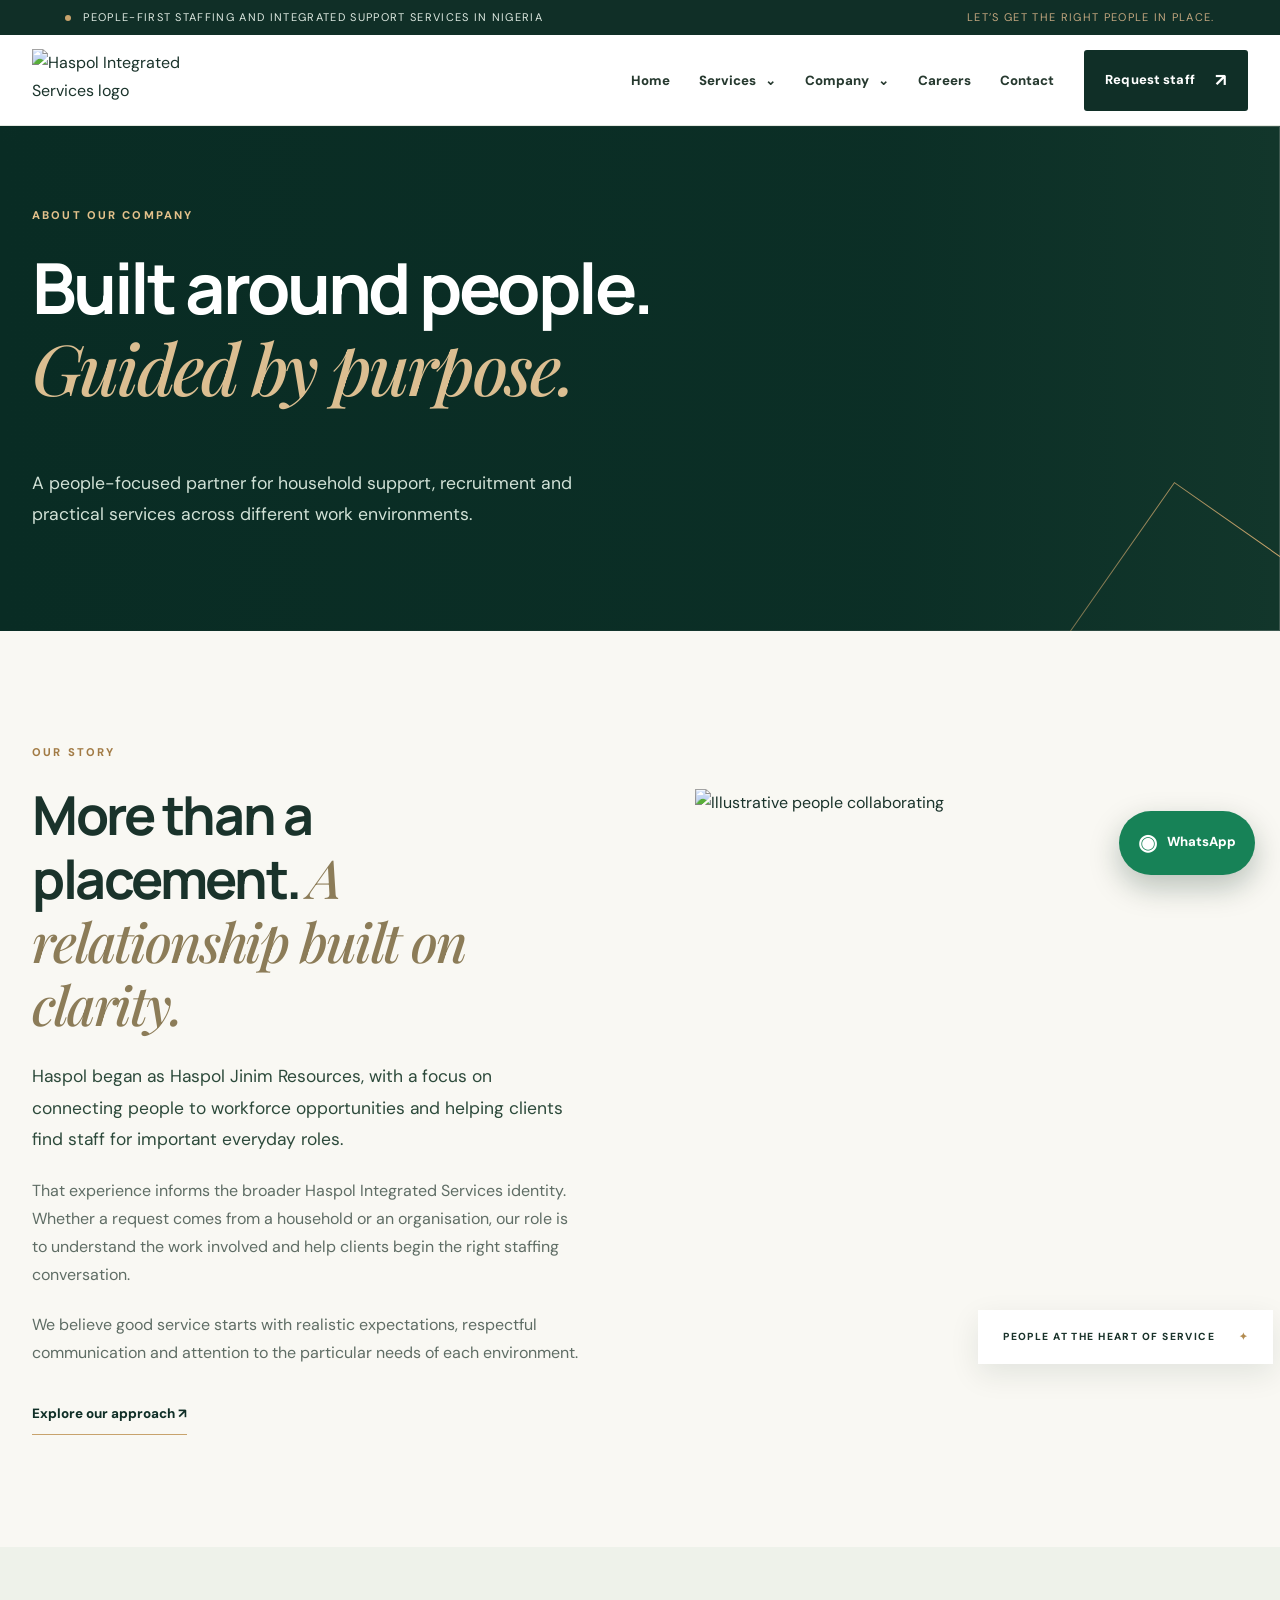
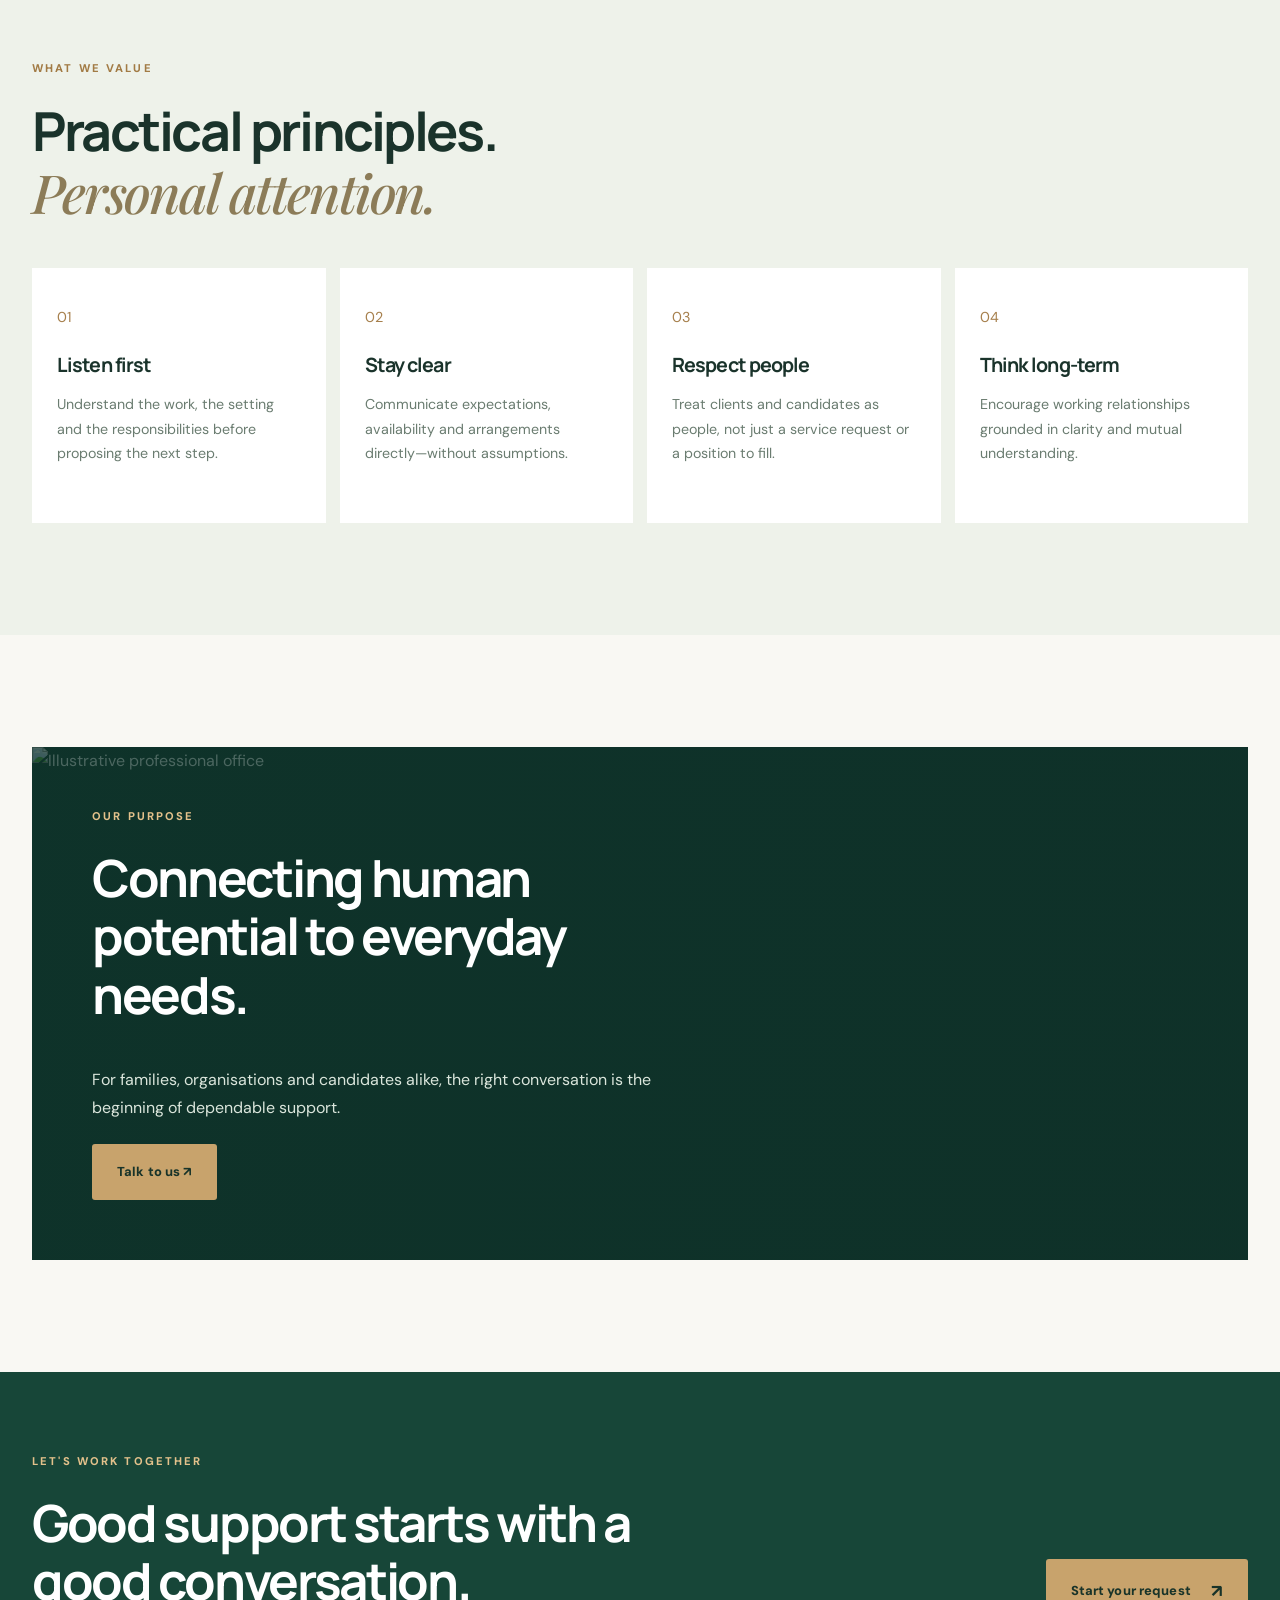
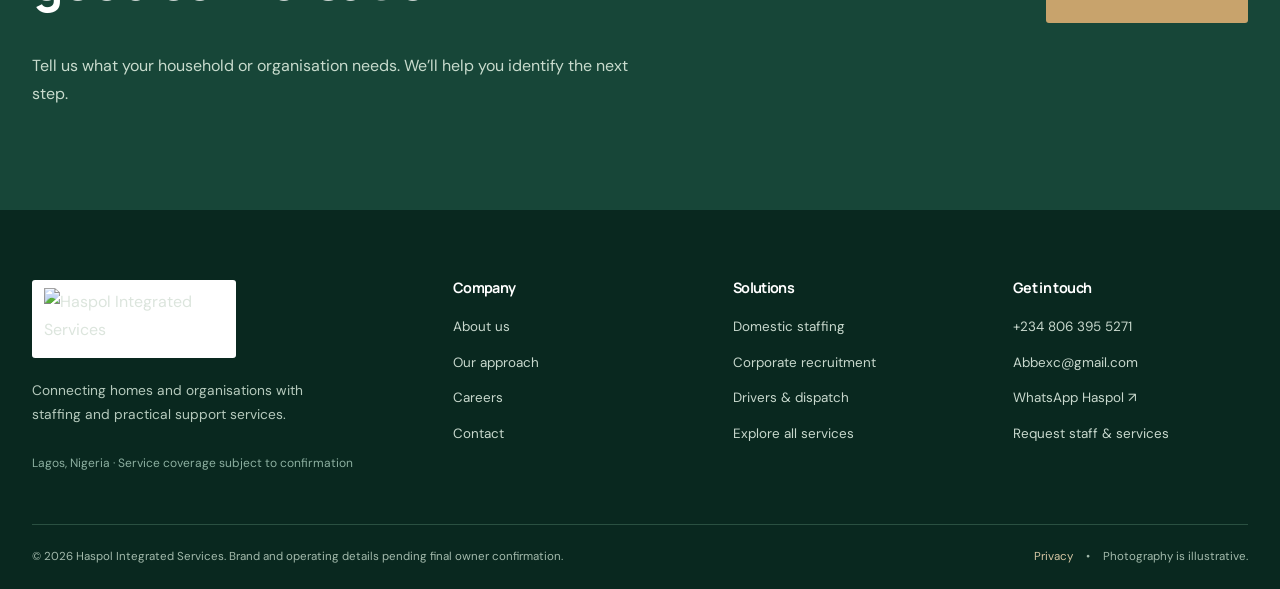
==== about.html @ 6563c28d "Build seven-page Haspol Integrated Services website" ====
<!doctype html><html lang="en"><head><meta charset="utf-8"><meta name="viewport" content="width=device-width,initial-scale=1"><meta name="theme-color" content="#102c24"><title>About Haspol | Haspol Integrated Services</title><meta name="description" content="Learn about Haspol's staffing heritage, purpose, values and approach to workforce support."><link rel="icon" href="assets/favicon.svg" type="image/svg+xml"><link rel="preconnect" href="https://images.unsplash.com"><link rel="stylesheet" href="assets/site.css"><script defer src="assets/site.js"></script></head><body data-page=""><a href="#main" class="skip">Skip to content</a><div class="announcement"><span class="announcement-dot"></span> People-first staffing and integrated support services in Nigeria <span class="announcement-right">Let’s get the right people in place.</span></div>
<header class="site-header"><div class="nav-wrap container"><a class="brand" href="index.html" aria-label="Haspol Integrated Services — Home"><img src="assets/haspol-logo.png" alt="Haspol Integrated Services logo" width="182" height="61"></a>
<nav class="desktop-nav" aria-label="Primary"><a href="index.html" data-page="home">Home</a><div class="nav-group"><button class="nav-trigger" type="button" aria-expanded="false">Services <span aria-hidden="true">⌄</span></button><div class="dropdown"><a href="services.html" class="dropdown-all">Explore all services <span>↗</span></a><div class="dropdown-grid"><div><strong>People & placement</strong><a href="services.html#domestic">Domestic & household staffing</a><a href="services.html#corporate">Corporate recruitment</a><a href="services.html#drivers">Drivers & dispatch</a><a href="services.html#security">Security personnel</a></div><div><strong>Support & development</strong><a href="services.html#cleaning">Cleaning & maintenance</a><a href="services.html#hospitality">Hospitality & industrial</a><a href="services.html#training">Training & development</a></div></div></div></div><div class="nav-group"><button class="nav-trigger" type="button" aria-expanded="false">Company <span aria-hidden="true">⌄</span></button><div class="dropdown compact"><a href="about.html">About Haspol</a><a href="how-we-work.html">How we work</a></div></div><a href="careers.html" data-page="careers">Careers</a><a href="contact.html" data-page="contact">Contact</a></nav>
<a class="button button-primary nav-cta" href="request-service.html">Request staff <span aria-hidden="true">↗</span></a><button class="menu-button" aria-label="Open navigation" aria-expanded="false" aria-controls="mobile-nav"><span></span><span></span><span></span></button></div>
<nav class="mobile-nav" id="mobile-nav" aria-label="Mobile navigation"><a href="index.html">Home</a><details><summary>Services <span>+</span></summary><div class="mobile-sublinks"><a href="services.html">All services</a><a href="services.html#domestic">Domestic & household staffing</a><a href="services.html#corporate">Corporate recruitment & outsourcing</a><a href="services.html#drivers">Drivers & dispatch personnel</a><a href="services.html#cleaning">Cleaning & maintenance support</a><a href="services.html#security">Security personnel</a><a href="services.html#hospitality">Hospitality & industrial staffing</a><a href="services.html#training">Training & workforce development</a></div></details><details><summary>Company <span>+</span></summary><div class="mobile-sublinks"><a href="about.html">About</a><a href="how-we-work.html">How we work</a></div></details><a href="careers.html">Careers</a><a href="contact.html">Contact</a><a class="mobile-request" href="request-service.html">Request staff ↗</a></nav></header><main id="main">
<section class="page-hero"><img class="page-hero-photo" src="https://images.unsplash.com/photo-1522071820081-009f0129c71c?auto=format&fit=crop&w=1150&q=80" alt="" aria-hidden="true"><div class="container page-hero-inner"><span class="kicker light">ABOUT OUR COMPANY</span><h1>Built around people.<br><em>Guided by purpose.</em></h1><p>A people-focused partner for household support, recruitment and practical services across different work environments.</p></div><span class="hero-deco" aria-hidden="true"></span></section>
<section class="section"><div class="container split-story"><div class="story-copy"><span class="kicker">OUR STORY</span><h2>More than a placement. <em>A relationship built on clarity.</em></h2><p class="lead">Haspol began as Haspol Jinim Resources, with a focus on connecting people to workforce opportunities and helping clients find staff for important everyday roles.</p><p>That experience informs the broader Haspol Integrated Services identity. Whether a request comes from a household or an organisation, our role is to understand the work involved and help clients begin the right staffing conversation.</p><p>We believe good service starts with realistic expectations, respectful communication and attention to the particular needs of each environment.</p><a class="under-link" href="how-we-work.html">Explore our approach ↗</a></div><div class="image-stack"><img class="story-main-image" src="https://images.unsplash.com/photo-1522071820081-009f0129c71c?auto=format&fit=crop&w=1150&q=80" alt="Illustrative people collaborating"><div class="story-image-caption">PEOPLE AT THE HEART OF SERVICE <span>✦</span></div></div></div></section>
<section class="section services-section"><div class="container"><div class="section-heading"><div><span class="kicker">WHAT WE VALUE</span><h2>Practical principles.<br><em>Personal attention.</em></h2></div></div><div class="values-grid"><article><span>01</span><h3>Listen first</h3><p>Understand the work, the setting and the responsibilities before proposing the next step.</p></article><article><span>02</span><h3>Stay clear</h3><p>Communicate expectations, availability and arrangements directly—without assumptions.</p></article><article><span>03</span><h3>Respect people</h3><p>Treat clients and candidates as people, not just a service request or a position to fill.</p></article><article><span>04</span><h3>Think long-term</h3><p>Encourage working relationships grounded in clarity and mutual understanding.</p></article></div></div></section>
<section class="section"><div class="container editorial-banner"><img src="https://images.unsplash.com/photo-1497366754035-f200968a6e72?auto=format&fit=crop&w=1250&q=80" alt="Illustrative professional office" loading="lazy"><div><span class="kicker light">OUR PURPOSE</span><h2>Connecting human potential to everyday needs.</h2><p>For families, organisations and candidates alike, the right conversation is the beginning of dependable support.</p><a href="request-service.html" class="button button-gold">Talk to us ↗</a></div></div></section></main><section class="final-cta"><div class="container cta-grid"><div><span class="kicker light">LET'S WORK TOGETHER</span><h2>Good support starts with a good conversation.</h2><p>Tell us what your household or organisation needs. We’ll help you identify the next step.</p></div><a class="button button-gold" href="request-service.html">Start your request <span aria-hidden="true">↗</span></a></div></section>
<footer class="site-footer"><div class="container"><div class="footer-grid"><div class="footer-brand"><div class="footer-logo"><img src="assets/haspol-logo.png" width="185" height="62" alt="Haspol Integrated Services"></div><p>Connecting homes and organisations with staffing and practical support services.</p><span class="footer-location">Lagos, Nigeria · Service coverage subject to confirmation</span></div><div><h4>Company</h4><a href="about.html">About us</a><a href="how-we-work.html">Our approach</a><a href="careers.html">Careers</a><a href="contact.html">Contact</a></div><div><h4>Solutions</h4><a href="services.html#domestic">Domestic staffing</a><a href="services.html#corporate">Corporate recruitment</a><a href="services.html#drivers">Drivers & dispatch</a><a href="services.html">Explore all services</a></div><div><h4>Get in touch</h4><a href="tel:+2348063955271">+234 806 395 5271</a><a href="mailto:Abbexc@gmail.com">Abbexc@gmail.com</a><a href="https://wa.me/2348063955271" target="_blank" rel="noopener">WhatsApp Haspol ↗</a><a href="request-service.html">Request staff & services</a></div></div><div class="footer-bottom"><span>© 2026 Haspol Integrated Services. Brand and operating details pending final owner confirmation.</span><span><a href="privacy.html">Privacy</a> <span class="sep">•</span> <span>Photography is illustrative.</span></span></div></div></footer><a class="wa-float" href="https://wa.me/2348063955271?text=Hello%20Haspol%2C%20I%20would%20like%20to%20enquire%20about%20your%20services." target="_blank" rel="noopener" aria-label="Chat with Haspol on WhatsApp"><span aria-hidden="true">◉</span><span>WhatsApp</span></a></body></html>
---- assets/site.css ----
@import url('https://fonts.googleapis.com/css2?family=DM+Sans:wght@400;500;600;700;800&family=Manrope:wght@400;500;600;700;800&family=Playfair+Display:ital,wght@1,500;1,600&display=swap');
:root{--green:#102f27;--green2:#184436;--gold:#c8a36c;--gold2:#ead6b1;--ink:#1a332b;--muted:#64736b;--cream:#f9f8f3;--sage:#eef1e9;--line:#e1e5dd;--white:#fff}
*{box-sizing:border-box}html{scroll-behavior:smooth;scroll-padding-top:105px}body{margin:0;background:var(--cream);color:var(--ink);font-family:'DM Sans',Arial,sans-serif;line-height:1.75;font-size:16px}body.nav-open{overflow:hidden}a{text-decoration:none;color:inherit}button,input,select,textarea{font:inherit}button,a,input,select,textarea,summary{outline-offset:4px}img{max-width:100%;display:block}h1,h2,h3,h4{font-family:Manrope,Arial,sans-serif;letter-spacing:-.045em;line-height:1.14}h1,h2,h3,p{margin-top:0}em{font-family:'Playfair Display',Georgia,serif;font-weight:500;letter-spacing:-.04em}h2 em{color:#8c7c58}p{margin-bottom:22px;color:inherit}.container{width:min(1220px,calc(100% - 64px));margin:auto}.section{padding:112px 0}.skip{position:absolute;left:-9999px;top:12px;background:white;color:black;padding:10px;z-index:100}.skip:focus{left:12px}.announcement{background:var(--green);color:#dee9e1;padding:8px 5.1%;font-size:.69rem;letter-spacing:.12em;text-transform:uppercase;display:flex;gap:12px;align-items:center}.announcement-dot{display:inline-block;background:var(--gold);height:6px;width:6px;border-radius:100%}.announcement-right{margin-left:auto;color:#c2a67f}.site-header{position:sticky;top:0;background:#fffffff5;backdrop-filter:blur(14px);z-index:50;border-bottom:1px solid #e4e9e1}.nav-wrap{display:flex;align-items:center;gap:30px;justify-content:space-between;height:90px}.brand{width:188px;flex:none}.brand img{display:block;width:100%;height:auto}.desktop-nav{display:flex;align-items:center;gap:29px;margin-left:auto}.desktop-nav>a,.nav-trigger{font-size:.83rem;font-weight:800;background:none;border:0;padding:20px 0;color:#26392f;cursor:pointer}.desktop-nav>a:hover,.nav-trigger:hover{color:#99743c}.nav-group{position:relative}.nav-trigger span{margin-left:6px}.dropdown{display:none;position:absolute;left:-22px;top:100%;background:white;padding:22px;box-shadow:0 28px 65px #09221c28;border:1px solid var(--line);border-radius:8px;min-width:460px}.dropdown.compact{min-width:190px;padding:12px;display:none}.nav-group:hover .dropdown,.nav-group:focus-within .dropdown,.nav-group.is-open .dropdown{display:block}.dropdown a{display:block;padding:9px 8px;font-size:.83rem;line-height:1.35}.dropdown a:hover{background:var(--sage);color:var(--green)}.dropdown-all{display:flex!important;justify-content:space-between;background:#eef2eb;font-weight:800;margin-bottom:16px}.dropdown-grid{display:grid;grid-template-columns:1fr 1fr;gap:22px}.dropdown-grid strong{font-size:.63rem;color:#a17d4b;letter-spacing:.14em;text-transform:uppercase}.button{display:inline-flex;align-items:center;justify-content:center;gap:20px;padding:16px 24px;min-height:51px;border:1px solid transparent;border-radius:3px;font-weight:800;font-size:.81rem;letter-spacing:.01em;cursor:pointer;transition:transform .22s,background .22s,color .22s}.button span{font-size:1.1rem}.button:hover{transform:translateY(-2px)}.button-primary{background:var(--green);color:#fff}.button-primary:hover{background:#1a4d3e}.button-gold{background:var(--gold);color:#183329}.button-gold:hover{background:#dec08d}.button-outline{background:transparent;border-color:var(--green);color:var(--green)}.button-outline-light{border-color:#cbd5c9;color:white;background:#ffffff12}.nav-cta{padding:14px 20px;white-space:nowrap}.menu-button,.mobile-nav{display:none}.kicker{text-transform:uppercase;letter-spacing:.19em;color:#a27b45;font-size:.70rem;font-weight:800;display:block;margin-bottom:21px}.kicker.light{color:#e3c18b}.home-hero{height:740px;min-height:650px;position:relative;overflow:hidden;background:var(--green)}.home-hero-img,.home-gradient{position:absolute;inset:0;width:100%;height:100%;object-fit:cover}.home-hero-img{opacity:.65}.home-gradient{background:linear-gradient(90deg,rgba(8,35,27,.98) 1%,rgba(8,35,27,.88) 42%,rgba(8,35,27,.22) 100%)}.home-content{position:relative;z-index:2;color:#fff;height:100%;display:flex;flex-direction:column;justify-content:center;padding:105px 0}.hero-label{font-size:.68rem;color:#dbcbac;letter-spacing:.18em;font-weight:700;display:flex;align-items:center;gap:15px;text-transform:uppercase}.hero-label .line{width:34px;height:1px;background:var(--gold)}.hero-label-right{margin-left:10px;border-left:1px solid #b7b7a0;padding-left:20px}.home-hero h1{font-size:clamp(3.3rem,6vw,6.6rem);line-height:1.02;letter-spacing:-.062em;max-width:950px;margin:26px 0}.home-hero h1 em{color:#e1c195}.home-hero p{font-size:1.09rem;color:#e8eae4;max-width:610px;line-height:1.85}.hero-actions{display:flex;flex-wrap:wrap;gap:12px;margin-top:22px}.hero-bottom{position:absolute;bottom:34px;display:flex;gap:38px;font-size:.65rem;letter-spacing:.15em;color:#d2d5c8}.hero-bottom span:before{content:'✦';color:var(--gold);margin-right:13px}.audience-section{position:relative;margin-top:-1px;background:#fff}.audience-grid{display:grid;grid-template-columns:repeat(3,1fr);gap:0}.audience-tile{display:flex;align-items:center;gap:18px;padding:34px 24px;border-right:1px solid #e4e6e0;transition:background .2s}.audience-tile:first-child{border-left:1px solid #e4e6e0}.audience-tile:hover{background:var(--sage)}.tile-icon{background:#e7eee7;width:54px;height:54px;border-radius:50%;display:grid;place-items:center;font-size:28px;color:var(--green);flex:none}.audience-tile strong{display:block;font-size:1.04rem}.audience-tile small{display:block;font-size:.76rem;color:#728078;line-height:1.4;margin-top:4px}.audience-tile>b{margin-left:auto;color:#ba955c}.split-story{display:grid;grid-template-columns:1fr 1fr;gap:9%;align-items:center}.image-stack{position:relative}.story-main-image{width:100%;height:600px;object-fit:cover}.story-image-caption{position:absolute;right:-25px;bottom:25px;padding:18px 25px;background:#fff;box-shadow:0 10px 30px #09271b18;font-size:.64rem;letter-spacing:.14em;font-weight:800}.story-image-caption span{color:#b28b50;padding-left:20px}.story-copy h2,.section-heading h2,.intro-split h2,.faq-layout h2,.form-intro h2,.contact-grid h2{font-size:clamp(2.5rem,4.2vw,4.5rem);font-weight:700;line-height:1.15;margin-bottom:24px}.story-copy p{color:#5f6d65}.story-copy .lead{font-size:1.09rem;color:#2d4a3b;line-height:1.8}.under-link{display:inline-flex;gap:34px;align-items:center;border-bottom:1px solid var(--gold);padding-bottom:8px;font-weight:800;font-size:.84rem;color:var(--green);margin-top:13px}.services-section,.tint{background:#eef2ea}.section-heading{display:flex;justify-content:space-between;align-items:end;gap:50px;margin-bottom:43px}.section-heading h2{margin:0}.heading-right{max-width:325px;color:#6c7c72}.service-grid{display:grid;grid-template-columns:repeat(3,1fr);gap:22px}.service-card{background:white;transition:transform .25s,box-shadow .25s}.service-card:hover{transform:translateY(-6px);box-shadow:0 20px 48px #12312616}.pic{position:relative;overflow:hidden}.pic img{width:100%;height:255px;object-fit:cover;transition:transform .4s}.service-card:hover img{transform:scale(1.04)}.pic-index{position:absolute;top:18px;left:20px;background:#fffd;padding:4px 9px;font-size:.72rem;font-weight:800}.service-copy{padding:28px 27px 31px}.service-copy .kicker{font-size:.62rem;margin-bottom:12px}.service-copy h3{font-size:1.33rem;min-height:56px;margin-bottom:13px}.service-copy p{color:#69786e;font-size:.9rem;min-height:76px}.arrow-link{font-weight:800;font-size:.81rem;display:flex;justify-content:space-between;border-top:1px solid #e4e8e0;padding-top:16px}.dark-feature{background:var(--green);padding:105px 0;color:white}.dark-feature-grid{display:grid;grid-template-columns:1.04fr 1fr;gap:10%;align-items:center}.feature-copy h2{font-size:clamp(2.5rem,4vw,4.2rem)}.feature-copy em{color:#e1be8b}.feature-copy p{color:#c3d4ca;max-width:480px}.feature-steps{border-top:1px solid #45665b}.feature-step{display:flex;gap:20px;align-items:center;border-bottom:1px solid #45665b;padding:24px 0}.feature-step span{color:#e4bf85}.feature-step strong{font-size:1.17rem;font-weight:600}.feature-step b{margin-left:auto;color:#e4bf85}.industries-grid{display:grid;grid-template-columns:1.15fr 1fr;grid-template-rows:repeat(2,260px);gap:18px}.industry-card{position:relative;overflow:hidden;background:var(--green)}.industry-card.large{grid-row:span 2}.industry-card:after{content:'';position:absolute;inset:0;background:linear-gradient(0deg,#061c18e8,transparent 80%)}.industry-card img{height:100%;width:100%;object-fit:cover;transition:transform .3s}.industry-card:hover img{transform:scale(1.04)}.industry-card div{position:absolute;bottom:25px;left:30px;z-index:2;color:white}.industry-card span{font-size:.64rem;letter-spacing:.13em;color:#e0c093}.industry-card h3{font-size:1.6rem;margin:9px 0}.industry-card a{font-size:.8rem;border-bottom:1px solid #caab7a;padding-bottom:5px}.faq-section{background:white}.faq-layout{display:grid;grid-template-columns:.85fr 1.2fr;gap:10%}.faq-layout>div:first-child p{color:#687a70}.faq-list details{border-bottom:1px solid #dce3da}.faq-list details:first-child{border-top:1px solid #dce3da}.faq-list summary{cursor:pointer;font-weight:800;padding:24px 30px 24px 0;list-style:none;position:relative}.faq-list summary:after{content:'+';position:absolute;right:0;color:#a27b45;font-size:1.5rem;top:20px}.faq-list details[open] summary:after{content:'−'}.faq-list p{color:#64736b;padding-right:34px}.final-cta{background:#174638;color:white;padding:80px 0}.cta-grid{display:flex;justify-content:space-between;align-items:center;gap:45px}.cta-grid h2{font-size:clamp(2.2rem,4vw,3.6rem);max-width:710px}.cta-grid p{color:#c8dbcd;max-width:620px}.site-footer{background:#09281f;color:#dce5dd;padding:70px 0 22px}.footer-grid{display:grid;grid-template-columns:1.6fr repeat(3,1fr);gap:45px}.footer-logo{background:#fff;border-radius:3px;padding:8px 12px;width:204px}.footer-logo img{width:100%}.footer-grid h4{margin:0 0 19px;color:#fff;font-size:.9rem}.footer-grid a{display:block;font-size:.84rem;margin:0 0 12px;color:#c8d8cd}.footer-grid a:hover{color:#e3c391}.footer-grid p{font-size:.86rem;color:#b6cabd;max-width:310px;margin-top:20px}.footer-location{font-size:.75rem;color:#8cafa0}.footer-bottom{border-top:1px solid #2a5041;margin-top:48px;padding-top:22px;display:flex;justify-content:space-between;gap:35px;color:#a3baac;font-size:.72rem}.footer-bottom a{color:#d6c6a4}.sep{margin:0 10px}.wa-float{position:fixed;bottom:25px;right:25px;z-index:40;background:#178257;color:white;border-radius:50px;padding:13px 19px;box-shadow:0 12px 30px #092b1b44;font-size:.82rem;font-weight:800;display:flex;align-items:center;gap:10px}.wa-float span:first-child{font-size:22px}.page-hero{position:relative;background:#12362b;color:white;min-height:435px;display:flex;align-items:center;overflow:hidden}.page-hero-photo{position:absolute;inset:0;width:100%;height:100%;object-fit:cover;opacity:.25}.page-hero:before{content:'';position:absolute;inset:0;z-index:1;background:linear-gradient(90deg,#092c24,#092c24bb 70%,transparent)}.page-hero-inner{position:relative;z-index:2;padding:80px 0}.page-hero h1{font-size:clamp(3rem,5.5vw,5.5rem);max-width:920px}.page-hero h1 em{color:#dbbe91}.page-hero p{font-size:1.1rem;color:#d1e1d6;max-width:600px}.hero-deco{width:250px;height:250px;position:absolute;bottom:-150px;right:-50px;border:1px solid #c6a36b;transform:rotate(35deg)}.values-grid{display:grid;grid-template-columns:repeat(4,1fr);gap:14px}.values-grid article{background:white;padding:35px 25px;min-height:240px}.values-grid span{color:#a67f4c;font-size:.9rem}.values-grid h3{font-size:1.23rem;margin:23px 0 15px}.values-grid p{font-size:.89rem;color:#6a7c70}.editorial-banner{min-height:440px;position:relative;background:var(--green);color:white;display:flex;align-items:center;overflow:hidden}.editorial-banner img{position:absolute;inset:0;width:100%;height:100%;object-fit:cover;opacity:.25}.editorial-banner:before{content:'';position:absolute;inset:0;background:linear-gradient(90deg,#0e332ad9,#0e332a90)}.editorial-banner>div{position:relative;z-index:2;padding:60px;max-width:730px}.editorial-banner h2{font-size:clamp(2.4rem,4vw,4.1rem)}.editorial-banner p{color:#dbe6dc}.intro-split{display:grid;grid-template-columns:1fr 1fr;align-items:center;gap:8%}.intro-split>p{color:#66766e}.service-tabs{display:flex;flex-wrap:wrap;gap:9px;padding-top:30px}.service-tabs a{border:1px solid #d2ddd3;padding:10px 15px;font-size:.76rem;font-weight:800;background:white}.service-tabs span{color:#b18b52;margin-left:12px}.service-detail{padding:95px 0;background:white}.detail-grid{display:grid;grid-template-columns:1fr 1fr;gap:9%;align-items:center}.detail-grid.reverse .detail-image{order:2}.detail-image{position:relative}.detail-image img{width:100%;height:480px;object-fit:cover}.detail-index{position:absolute;bottom:0;left:0;background:#153b2e;color:white;padding:14px 20px;font-size:.76rem}.detail-copy h2{font-size:clamp(2.2rem,3.4vw,3.5rem)}.detail-copy .lead{color:#68776e}.check-list{padding:0;list-style:none;margin:28px 0}.check-list li{padding:10px 0 10px 28px;border-bottom:1px solid #dde4db;position:relative;font-weight:700;font-size:.89rem}.check-list li:before{content:'✓';position:absolute;left:0;color:#ad8957}.fine{font-size:.76rem;color:#78877d}.process-stack{margin-top:55px}.process-row{display:grid;grid-template-columns:130px 1fr 50px;gap:35px;border-top:1px solid #d5dfd4;padding:33px 10px}.process-row:last-child{border-bottom:1px solid #d5dfd4}.process-num{font-size:2.5rem;color:#c5a46a;font-family:'Playfair Display',Georgia,serif}.process-row h3{font-size:1.65rem;margin:0 0 12px}.process-row p{max-width:720px;color:#64766a}.process-symbol{color:#b08b58}.request-section{background:#eef2ea}.request-layout{display:grid;grid-template-columns:.8fr 1.2fr;gap:8%;align-items:start}.form-intro p{color:#66776b}.side-highlight{background:#173d31;color:white;padding:33px;margin:45px 0}.side-highlight p{color:#cfdfd4;font-size:.78rem;margin:0}.side-highlight ol{padding-left:20px;font-size:.9rem}.side-highlight li{margin:9px 0}.contact-mini a{display:block;color:#214938;font-size:.84rem;font-weight:800;margin-bottom:12px}.form-panel{padding:38px;background:white;box-shadow:0 20px 60px #23433610}.form-topline{display:flex;justify-content:space-between;border-bottom:1px solid #e4e6e0;padding-bottom:18px;margin-bottom:26px;font-size:.65rem;letter-spacing:.1em;color:#a37f4f;font-weight:800}.form-grid{display:grid;grid-template-columns:repeat(2,1fr);gap:21px}.field-full{grid-column:1/-1}.field label,.kind-selector legend{display:block;font-size:.77rem;font-weight:800;margin-bottom:8px}.field input,.field select,.field textarea{width:100%;padding:15px 14px;border:1px solid #d8e0d6;background:#fff;min-height:52px;border-radius:1px;color:var(--ink)}.field textarea{resize:vertical;line-height:1.5}.field input:focus,.field select:focus,.field textarea:focus{border-color:#be9861;outline:2px solid #d9bd9063}.kind-selector{border:0;display:flex;gap:12px;padding:0;margin:0;flex-wrap:wrap}.kind-selector legend{margin-bottom:12px}.kind-selector label{flex:1;min-width:160px;cursor:pointer}.kind-selector input{accent-color:var(--green)}.kind-selector label span{display:block;padding:17px;border:1px solid #d6dfd5;font-weight:800;font-size:.85rem}.kind-selector label:has(input:checked) span{background:#eaf1e9;border-color:#9bac95}.consent{display:flex;gap:10px;font-size:.77rem;color:#607267;line-height:1.5}.consent input{flex:none;margin-top:4px;accent-color:var(--green)}.form-fine{font-size:.73rem;color:#829086;margin:0}.form-fine a{text-decoration:underline}.submit-button{width:100%}.form-status{display:none;background:#eaf0e9;padding:17px;font-size:.82rem}.form-status.is-visible{display:block}.contact-grid{display:grid;grid-template-columns:1fr 1fr;gap:10%}.contact-grid .lead{color:#6d7a70}.contact-cards{display:grid;gap:12px;margin-top:34px}.contact-cards a{display:grid;grid-template-columns:1fr auto;gap:7px;border-bottom:1px solid #d7e0d5;padding:17px 0}.contact-cards small{grid-column:1/-1;color:#a77b42;letter-spacing:.13em;font-size:.7rem;font-weight:800}.contact-cards strong{font-size:1.1rem;overflow-wrap:anywhere}.contact-cards span{font-size:.76rem;color:#957447}.contact-aside{background:#163d30;color:white}.contact-aside img{height:320px;width:100%;object-fit:cover}.contact-aside>div{padding:38px}.contact-aside h3{font-size:1.65rem}.contact-aside p{color:#d6e5d9}.legal-body{max-width:850px}.legal-body h2{font-size:1.55rem;margin-top:45px}.legal-body p{color:#526a5d}.legal-body a:not(.button){text-decoration:underline}.reveal{opacity:1;transform:none}@media(prefers-reduced-motion:no-preference){.js-motion .reveal{opacity:0;transform:translateY(24px);transition:opacity .75s,transform .75s}.js-motion .reveal.is-visible{opacity:1;transform:none}}@media(max-width:1100px){.desktop-nav{gap:16px}.brand{width:160px}.service-grid{grid-template-columns:repeat(2,1fr)}.values-grid{grid-template-columns:repeat(2,1fr)}.footer-grid{gap:20px}}@media(max-width:850px){.container{width:min(100% - 38px,1220px)}.announcement-right{display:none}.nav-wrap{height:77px}.desktop-nav,.nav-cta{display:none}.brand{width:165px}.menu-button{display:flex;flex-direction:column;justify-content:center;gap:6px;border:0;background:none;cursor:pointer;padding:14px}.menu-button span{width:25px;height:2px;background:#1b3c31}.mobile-nav{position:fixed;top:77px;left:0;right:0;max-height:calc(100dvh - 77px);overflow:auto;background:#fff;box-shadow:0 30px 50px #112f2926;padding:14px 24px 28px;display:none}.mobile-nav.open{display:block}.mobile-nav>a,.mobile-nav summary{display:flex;justify-content:space-between;align-items:center;border-bottom:1px solid #e5eae2;padding:16px 3px;font-size:.94rem;font-weight:800;cursor:pointer}.mobile-nav summary{list-style:none}.mobile-nav .mobile-sublinks{background:#eff3ec;padding:12px}.mobile-sublinks a{display:block;padding:9px 13px;font-size:.84rem}.mobile-request{background:var(--green)!important;color:#fff!important;padding:15px!important;margin-top:16px}.section{padding:72px 0}.home-hero{height:690px;min-height:640px}.home-content{padding-top:75px}.home-hero h1{font-size:clamp(3rem,9vw,5.5rem)}.home-gradient{background:linear-gradient(90deg,#0a2b25ec,#0a2b25aa)}.hero-bottom{gap:10px;flex-wrap:wrap}.audience-grid,.split-story,.dark-feature-grid,.intro-split,.detail-grid,.request-layout,.contact-grid,.faq-layout{grid-template-columns:1fr;gap:42px}.audience-grid{padding:15px 0}.audience-tile,.audience-tile:first-child{border:0;border-bottom:1px solid #e5e9e1;padding:20px 0}.story-main-image{height:460px}.story-image-caption{right:0}.detail-grid.reverse .detail-image{order:0}.service-grid{grid-template-columns:repeat(2,1fr)}.industries-grid{grid-template-columns:1fr 1fr;grid-template-rows:repeat(2,220px)}.footer-grid{grid-template-columns:repeat(2,1fr)}.cta-grid{display:block}.footer-bottom{display:block}.cta-grid>.button{margin-top:20px}}@media(max-width:560px){.announcement{font-size:.57rem}.home-hero h1{font-size:clamp(2.85rem,11vw,4.1rem)}.home-content p{font-size:.97rem}.hero-actions .button{width:100%}.hero-bottom{font-size:.52rem;bottom:23px}.story-copy h2,.section-heading h2,.intro-split h2,.faq-layout h2,.form-intro h2,.contact-grid h2{font-size:2.45rem}.service-grid,.values-grid,.industries-grid,.form-grid{grid-template-columns:1fr}.industries-grid{grid-template-rows:none}.industry-card,.industry-card.large{height:280px;grid-row:auto}.service-copy h3,.service-copy p{min-height:0}.section-heading{display:block}.heading-right{margin-top:28px}.story-main-image{height:340px}.detail-image img{height:310px}.detail-copy h2{font-size:2.4rem}.page-hero{min-height:390px}.page-hero h1{font-size:3rem}.page-hero-inner{padding:65px 0}.form-panel{padding:22px}.form-topline{display:block}.form-topline span{display:block}.request-layout{gap:35px}.contact-aside img{height:240px}.process-row{grid-template-columns:50px 1fr 20px;gap:10px}.process-num{font-size:1.6rem}.process-row h3{font-size:1.35rem}.footer-grid{grid-template-columns:1fr 1fr;gap:34px}.footer-grid>div:first-child{grid-column:1/-1}.wa-float{bottom:12px;right:12px;padding:12px 14px}.wa-float span:last-child{display:none}.cta-grid h2{font-size:2.35rem}}
@media(prefers-reduced-motion:reduce){html{scroll-behavior:auto}.button,.service-card,.service-card img,.industry-card img{transition:none!important}}
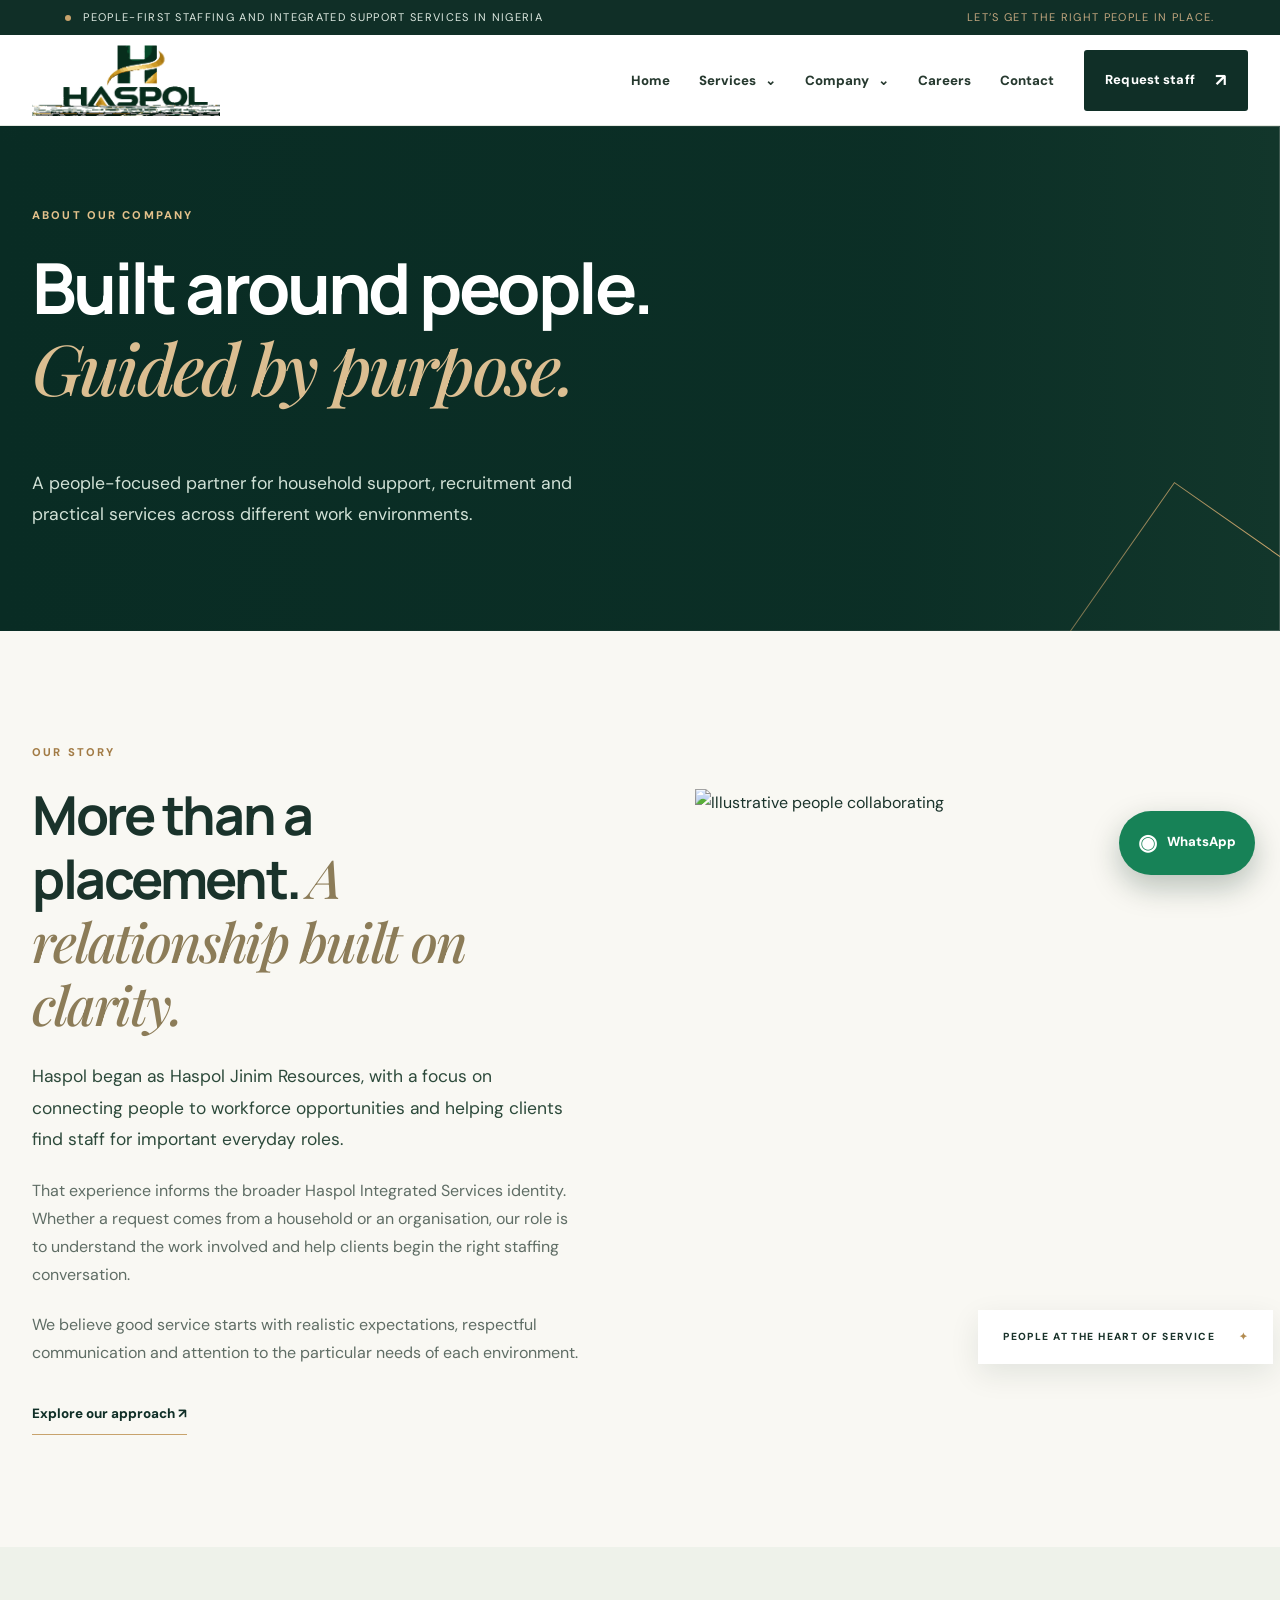
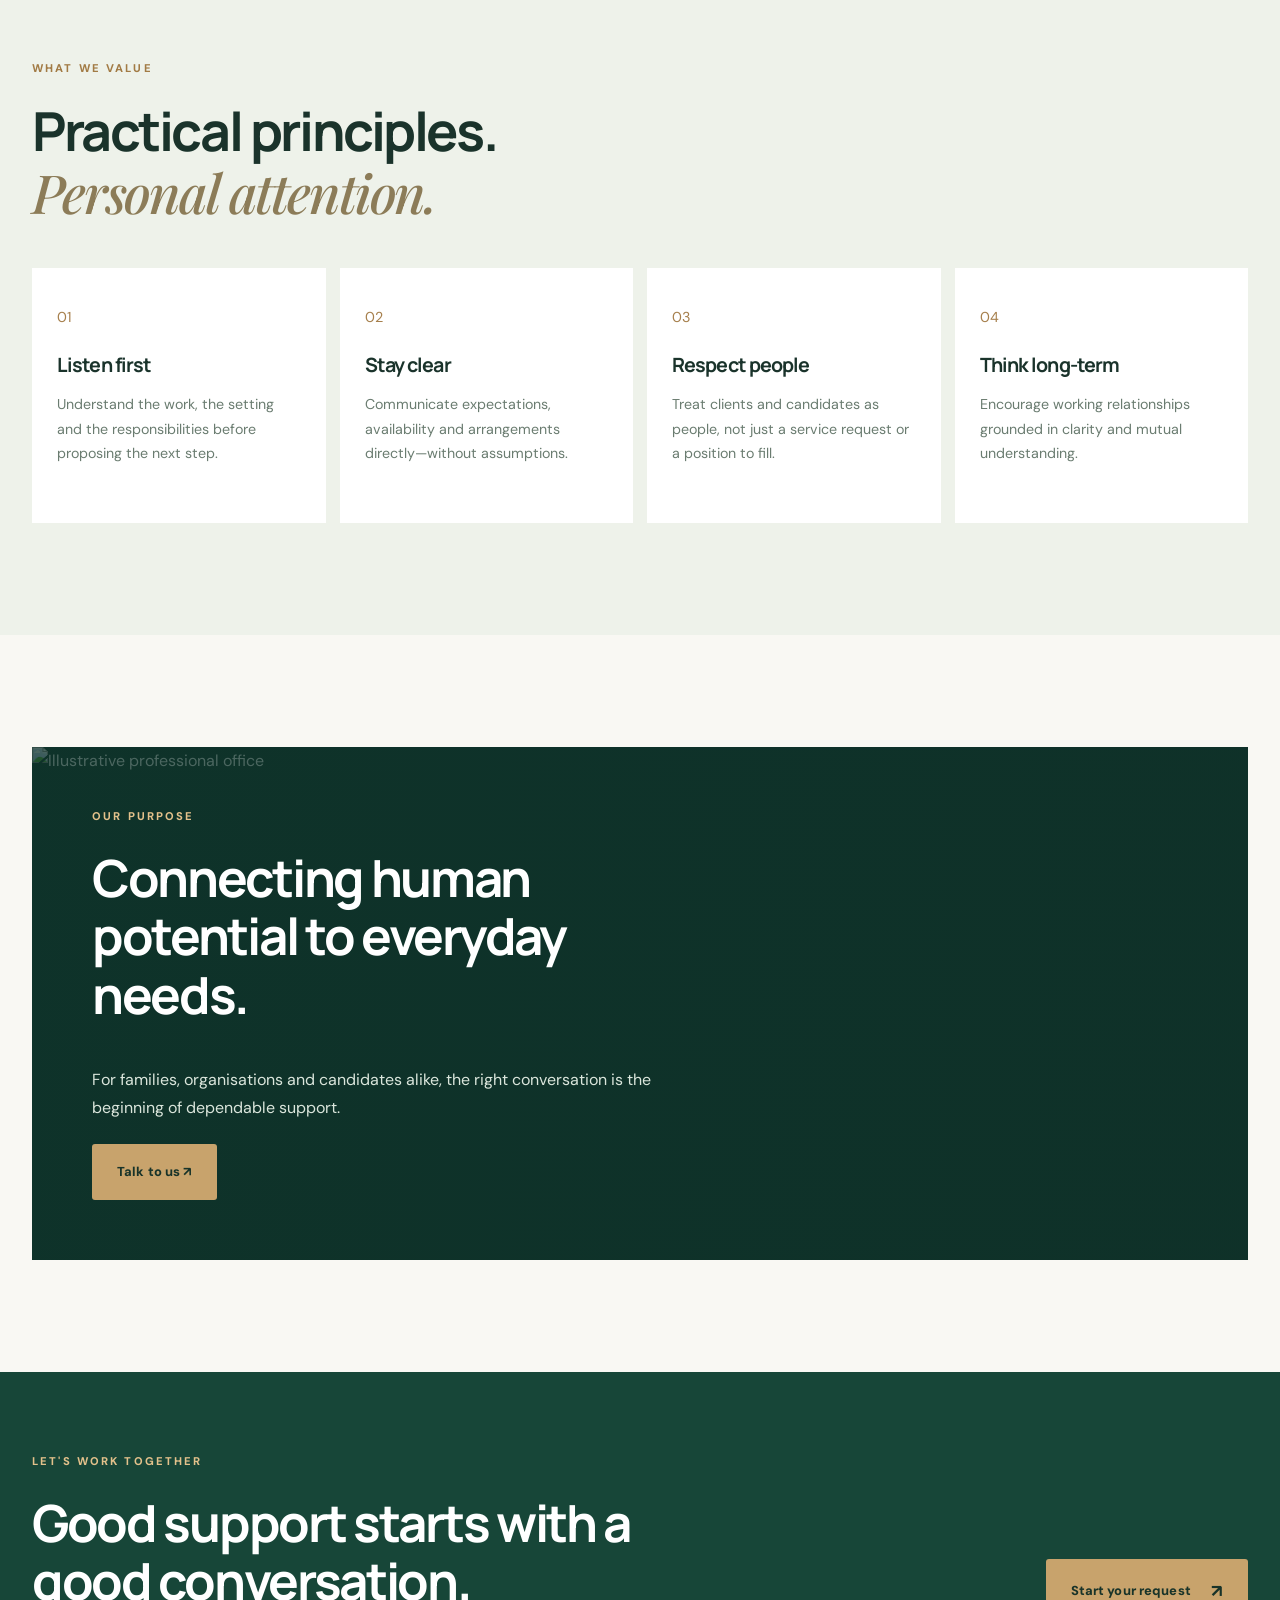
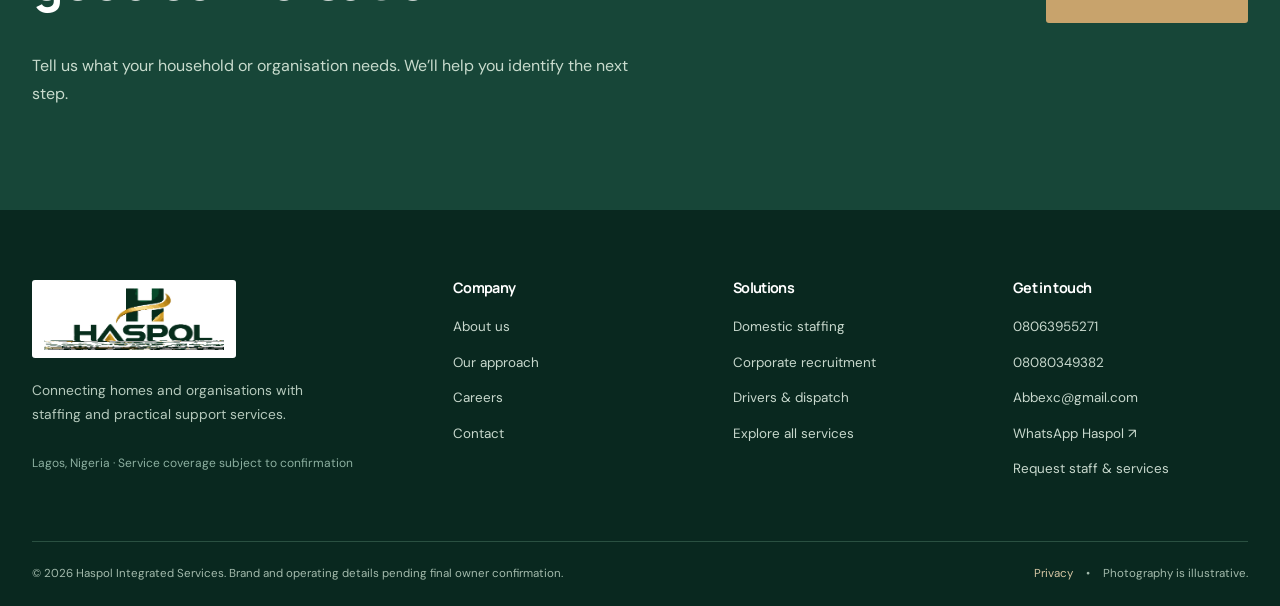
==== commit 61d5f011: "Show both Haspol telephone numbers in the footer" ====
--- a/about.html
+++ b/about.html
@@ -7,4 +7,4 @@
 <section class="section"><div class="container split-story"><div class="story-copy"><span class="kicker">OUR STORY</span><h2>More than a placement. <em>A relationship built on clarity.</em></h2><p class="lead">Haspol began as Haspol Jinim Resources, with a focus on connecting people to workforce opportunities and helping clients find staff for important everyday roles.</p><p>That experience informs the broader Haspol Integrated Services identity. Whether a request comes from a household or an organisation, our role is to understand the work involved and help clients begin the right staffing conversation.</p><p>We believe good service starts with realistic expectations, respectful communication and attention to the particular needs of each environment.</p><a class="under-link" href="how-we-work.html">Explore our approach ↗</a></div><div class="image-stack"><img class="story-main-image" src="https://images.unsplash.com/photo-1522071820081-009f0129c71c?auto=format&fit=crop&w=1150&q=80" alt="Illustrative people collaborating"><div class="story-image-caption">PEOPLE AT THE HEART OF SERVICE <span>✦</span></div></div></div></section>
 <section class="section services-section"><div class="container"><div class="section-heading"><div><span class="kicker">WHAT WE VALUE</span><h2>Practical principles.<br><em>Personal attention.</em></h2></div></div><div class="values-grid"><article><span>01</span><h3>Listen first</h3><p>Understand the work, the setting and the responsibilities before proposing the next step.</p></article><article><span>02</span><h3>Stay clear</h3><p>Communicate expectations, availability and arrangements directly—without assumptions.</p></article><article><span>03</span><h3>Respect people</h3><p>Treat clients and candidates as people, not just a service request or a position to fill.</p></article><article><span>04</span><h3>Think long-term</h3><p>Encourage working relationships grounded in clarity and mutual understanding.</p></article></div></div></section>
 <section class="section"><div class="container editorial-banner"><img src="https://images.unsplash.com/photo-1497366754035-f200968a6e72?auto=format&fit=crop&w=1250&q=80" alt="Illustrative professional office" loading="lazy"><div><span class="kicker light">OUR PURPOSE</span><h2>Connecting human potential to everyday needs.</h2><p>For families, organisations and candidates alike, the right conversation is the beginning of dependable support.</p><a href="request-service.html" class="button button-gold">Talk to us ↗</a></div></div></section></main><section class="final-cta"><div class="container cta-grid"><div><span class="kicker light">LET'S WORK TOGETHER</span><h2>Good support starts with a good conversation.</h2><p>Tell us what your household or organisation needs. We’ll help you identify the next step.</p></div><a class="button button-gold" href="request-service.html">Start your request <span aria-hidden="true">↗</span></a></div></section>
-<footer class="site-footer"><div class="container"><div class="footer-grid"><div class="footer-brand"><div class="footer-logo"><img src="assets/haspol-logo.png" width="185" height="62" alt="Haspol Integrated Services"></div><p>Connecting homes and organisations with staffing and practical support services.</p><span class="footer-location">Lagos, Nigeria · Service coverage subject to confirmation</span></div><div><h4>Company</h4><a href="about.html">About us</a><a href="how-we-work.html">Our approach</a><a href="careers.html">Careers</a><a href="contact.html">Contact</a></div><div><h4>Solutions</h4><a href="services.html#domestic">Domestic staffing</a><a href="services.html#corporate">Corporate recruitment</a><a href="services.html#drivers">Drivers & dispatch</a><a href="services.html">Explore all services</a></div><div><h4>Get in touch</h4><a href="tel:+2348063955271">+234 806 395 5271</a><a href="mailto:Abbexc@gmail.com">Abbexc@gmail.com</a><a href="https://wa.me/2348063955271" target="_blank" rel="noopener">WhatsApp Haspol ↗</a><a href="request-service.html">Request staff & services</a></div></div><div class="footer-bottom"><span>© 2026 Haspol Integrated Services. Brand and operating details pending final owner confirmation.</span><span><a href="privacy.html">Privacy</a> <span class="sep">•</span> <span>Photography is illustrative.</span></span></div></div></footer><a class="wa-float" href="https://wa.me/2348063955271?text=Hello%20Haspol%2C%20I%20would%20like%20to%20enquire%20about%20your%20services." target="_blank" rel="noopener" aria-label="Chat with Haspol on WhatsApp"><span aria-hidden="true">◉</span><span>WhatsApp</span></a></body></html>+<footer class="site-footer"><div class="container"><div class="footer-grid"><div class="footer-brand"><div class="footer-logo"><img src="assets/haspol-logo.png" width="185" height="62" alt="Haspol Integrated Services"></div><p>Connecting homes and organisations with staffing and practical support services.</p><span class="footer-location">Lagos, Nigeria · Service coverage subject to confirmation</span></div><div><h4>Company</h4><a href="about.html">About us</a><a href="how-we-work.html">Our approach</a><a href="careers.html">Careers</a><a href="contact.html">Contact</a></div><div><h4>Solutions</h4><a href="services.html#domestic">Domestic staffing</a><a href="services.html#corporate">Corporate recruitment</a><a href="services.html#drivers">Drivers & dispatch</a><a href="services.html">Explore all services</a></div><div><h4>Get in touch</h4><a href="tel:+2348063955271">08063955271</a><a href="tel:+2348080349382">08080349382</a><a href="mailto:Abbexc@gmail.com">Abbexc@gmail.com</a><a href="https://wa.me/2348063955271" target="_blank" rel="noopener">WhatsApp Haspol ↗</a><a href="request-service.html">Request staff & services</a></div></div><div class="footer-bottom"><span>© 2026 Haspol Integrated Services. Brand and operating details pending final owner confirmation.</span><span><a href="privacy.html">Privacy</a> <span class="sep">•</span> <span>Photography is illustrative.</span></span></div></div></footer><a class="wa-float" href="https://wa.me/2348063955271?text=Hello%20Haspol%2C%20I%20would%20like%20to%20enquire%20about%20your%20services." target="_blank" rel="noopener" aria-label="Chat with Haspol on WhatsApp"><span aria-hidden="true">◉</span><span>WhatsApp</span></a></body></html>
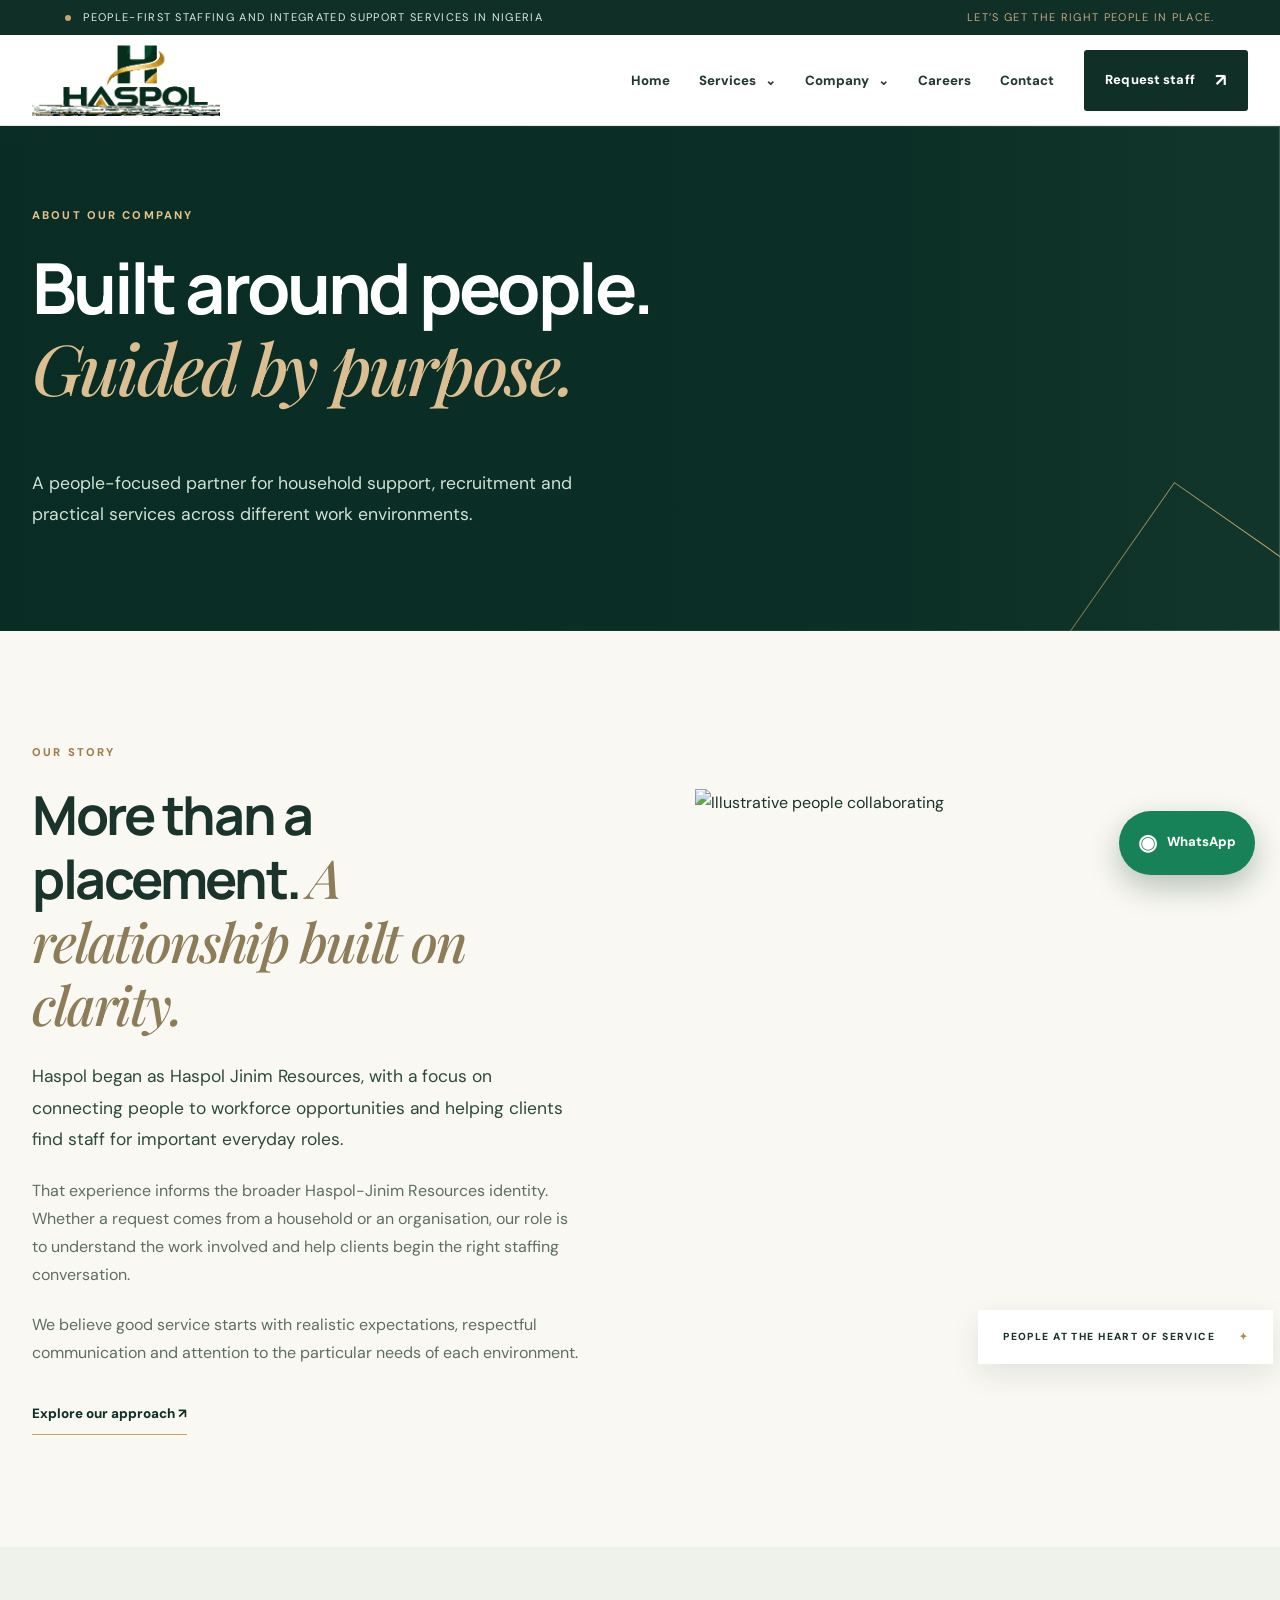
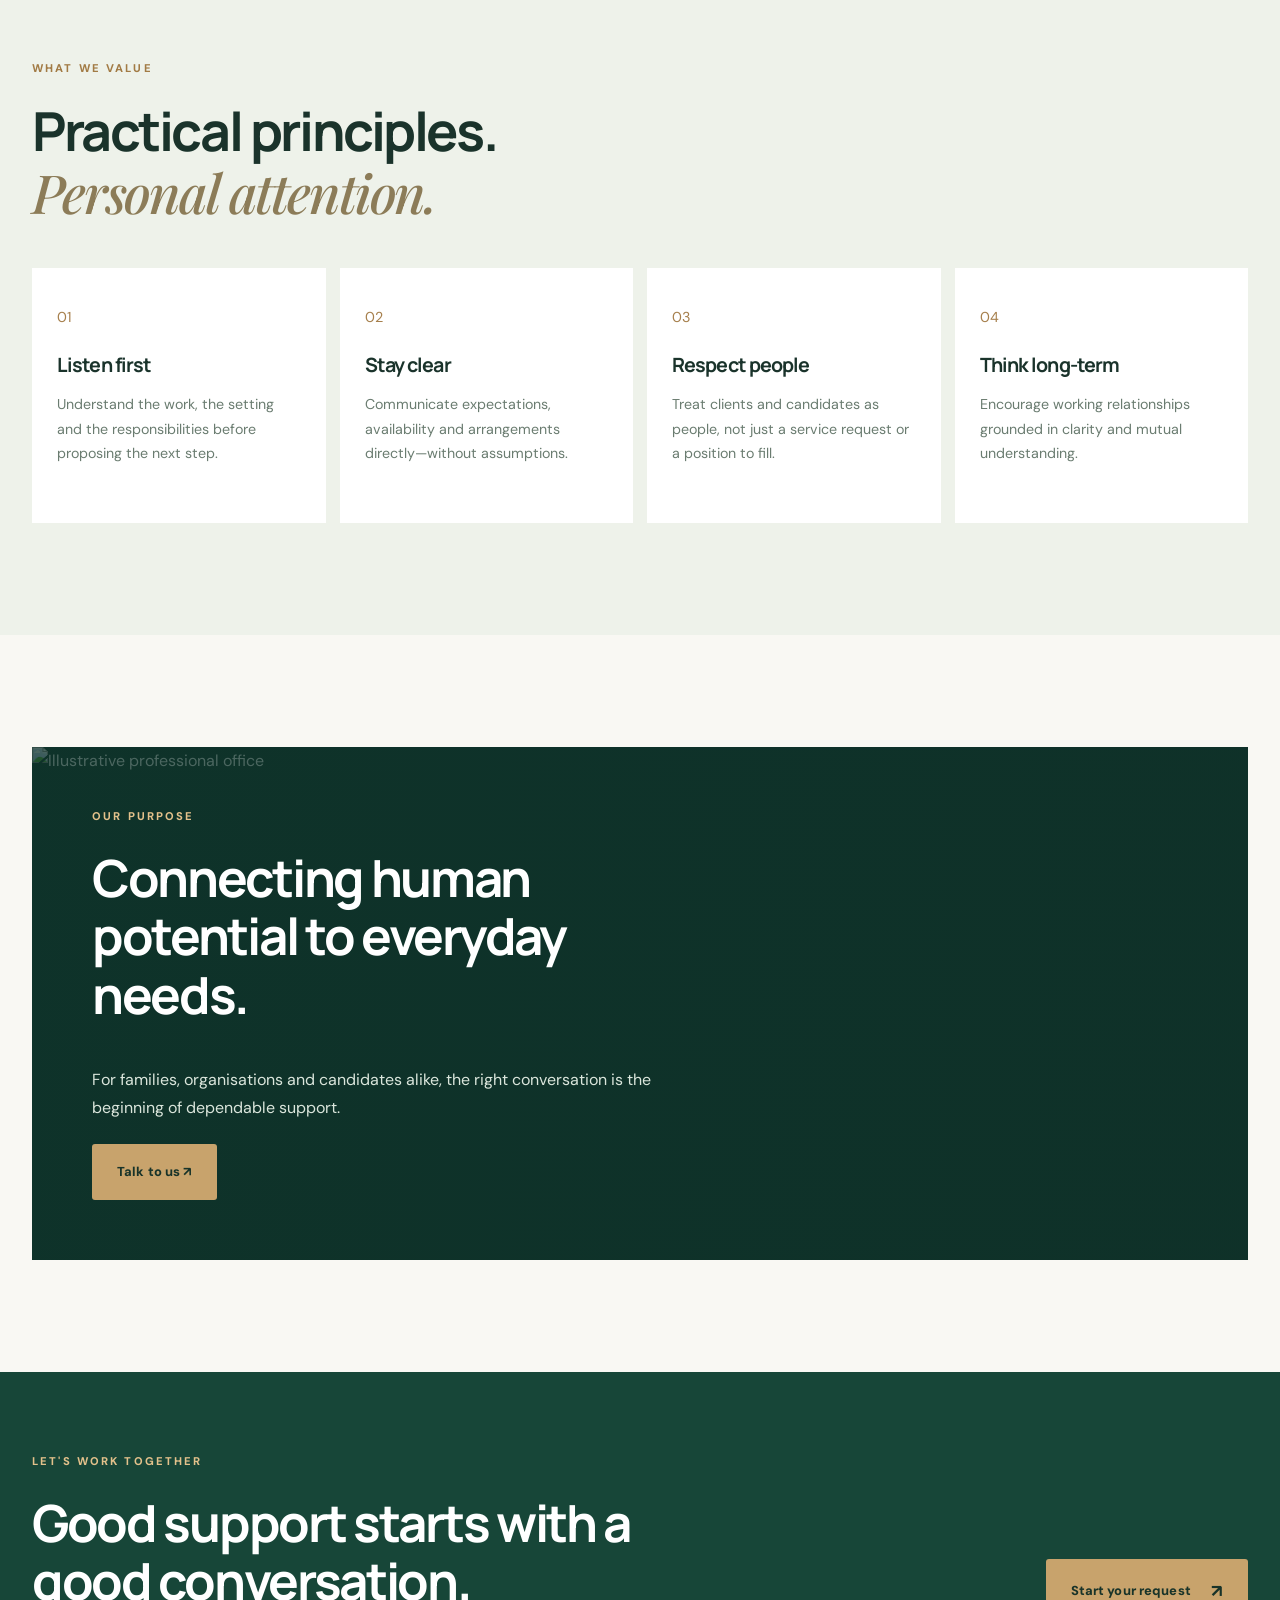
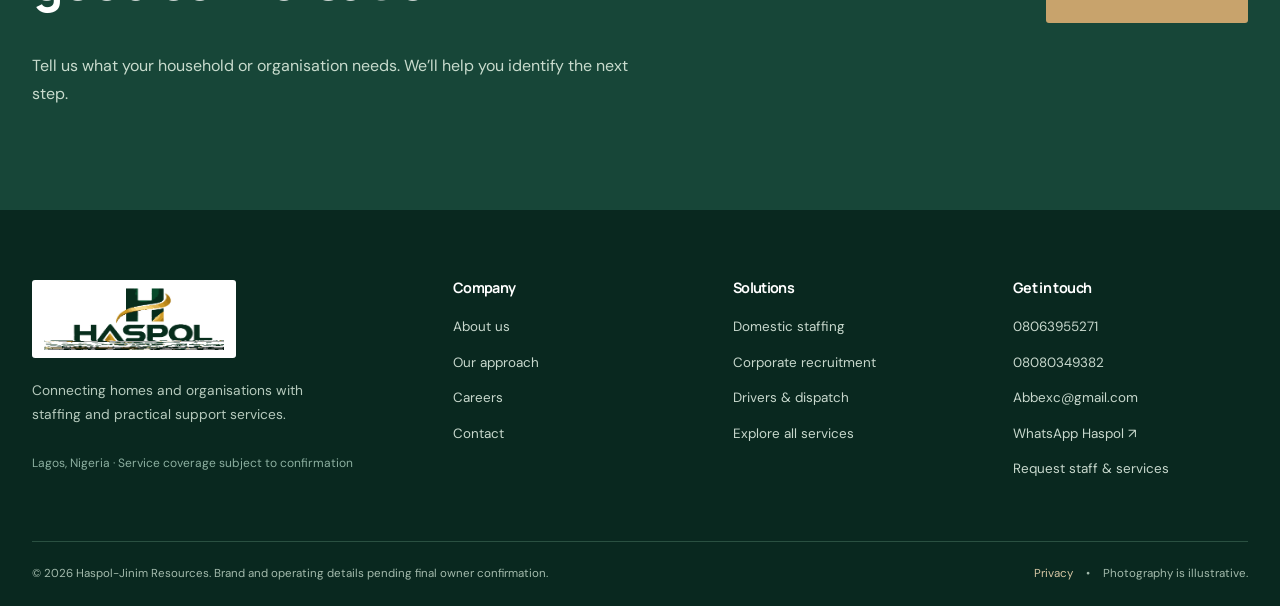
==== commit 6d2e349c: "Correct Haspol business name to Haspol-Jinim Resources in about.html" ====
--- a/about.html
+++ b/about.html
@@ -1,10 +1,10 @@
-<!doctype html><html lang="en"><head><meta charset="utf-8"><meta name="viewport" content="width=device-width,initial-scale=1"><meta name="theme-color" content="#102c24"><title>About Haspol | Haspol Integrated Services</title><meta name="description" content="Learn about Haspol's staffing heritage, purpose, values and approach to workforce support."><link rel="icon" href="assets/favicon.svg" type="image/svg+xml"><link rel="preconnect" href="https://images.unsplash.com"><link rel="stylesheet" href="assets/site.css"><script defer src="assets/site.js"></script></head><body data-page=""><a href="#main" class="skip">Skip to content</a><div class="announcement"><span class="announcement-dot"></span> People-first staffing and integrated support services in Nigeria <span class="announcement-right">Let’s get the right people in place.</span></div>
-<header class="site-header"><div class="nav-wrap container"><a class="brand" href="index.html" aria-label="Haspol Integrated Services — Home"><img src="assets/haspol-logo.png" alt="Haspol Integrated Services logo" width="182" height="61"></a>
+<!doctype html><html lang="en"><head><meta charset="utf-8"><meta name="viewport" content="width=device-width,initial-scale=1"><meta name="theme-color" content="#102c24"><title>About Haspol | Haspol-Jinim Resources</title><meta name="description" content="Learn about Haspol's staffing heritage, purpose, values and approach to workforce support."><link rel="icon" href="assets/favicon.svg" type="image/svg+xml"><link rel="preconnect" href="https://images.unsplash.com"><link rel="stylesheet" href="assets/site.css"><script defer src="assets/site.js"></script></head><body data-page=""><a href="#main" class="skip">Skip to content</a><div class="announcement"><span class="announcement-dot"></span> People-first staffing and integrated support services in Nigeria <span class="announcement-right">Let’s get the right people in place.</span></div>
+<header class="site-header"><div class="nav-wrap container"><a class="brand" href="index.html" aria-label="Haspol-Jinim Resources — Home"><img src="assets/haspol-logo.png" alt="Haspol-Jinim Resources logo" width="182" height="61"></a>
 <nav class="desktop-nav" aria-label="Primary"><a href="index.html" data-page="home">Home</a><div class="nav-group"><button class="nav-trigger" type="button" aria-expanded="false">Services <span aria-hidden="true">⌄</span></button><div class="dropdown"><a href="services.html" class="dropdown-all">Explore all services <span>↗</span></a><div class="dropdown-grid"><div><strong>People & placement</strong><a href="services.html#domestic">Domestic & household staffing</a><a href="services.html#corporate">Corporate recruitment</a><a href="services.html#drivers">Drivers & dispatch</a><a href="services.html#security">Security personnel</a></div><div><strong>Support & development</strong><a href="services.html#cleaning">Cleaning & maintenance</a><a href="services.html#hospitality">Hospitality & industrial</a><a href="services.html#training">Training & development</a></div></div></div></div><div class="nav-group"><button class="nav-trigger" type="button" aria-expanded="false">Company <span aria-hidden="true">⌄</span></button><div class="dropdown compact"><a href="about.html">About Haspol</a><a href="how-we-work.html">How we work</a></div></div><a href="careers.html" data-page="careers">Careers</a><a href="contact.html" data-page="contact">Contact</a></nav>
 <a class="button button-primary nav-cta" href="request-service.html">Request staff <span aria-hidden="true">↗</span></a><button class="menu-button" aria-label="Open navigation" aria-expanded="false" aria-controls="mobile-nav"><span></span><span></span><span></span></button></div>
 <nav class="mobile-nav" id="mobile-nav" aria-label="Mobile navigation"><a href="index.html">Home</a><details><summary>Services <span>+</span></summary><div class="mobile-sublinks"><a href="services.html">All services</a><a href="services.html#domestic">Domestic & household staffing</a><a href="services.html#corporate">Corporate recruitment & outsourcing</a><a href="services.html#drivers">Drivers & dispatch personnel</a><a href="services.html#cleaning">Cleaning & maintenance support</a><a href="services.html#security">Security personnel</a><a href="services.html#hospitality">Hospitality & industrial staffing</a><a href="services.html#training">Training & workforce development</a></div></details><details><summary>Company <span>+</span></summary><div class="mobile-sublinks"><a href="about.html">About</a><a href="how-we-work.html">How we work</a></div></details><a href="careers.html">Careers</a><a href="contact.html">Contact</a><a class="mobile-request" href="request-service.html">Request staff ↗</a></nav></header><main id="main">
 <section class="page-hero"><img class="page-hero-photo" src="https://images.unsplash.com/photo-1522071820081-009f0129c71c?auto=format&fit=crop&w=1150&q=80" alt="" aria-hidden="true"><div class="container page-hero-inner"><span class="kicker light">ABOUT OUR COMPANY</span><h1>Built around people.<br><em>Guided by purpose.</em></h1><p>A people-focused partner for household support, recruitment and practical services across different work environments.</p></div><span class="hero-deco" aria-hidden="true"></span></section>
-<section class="section"><div class="container split-story"><div class="story-copy"><span class="kicker">OUR STORY</span><h2>More than a placement. <em>A relationship built on clarity.</em></h2><p class="lead">Haspol began as Haspol Jinim Resources, with a focus on connecting people to workforce opportunities and helping clients find staff for important everyday roles.</p><p>That experience informs the broader Haspol Integrated Services identity. Whether a request comes from a household or an organisation, our role is to understand the work involved and help clients begin the right staffing conversation.</p><p>We believe good service starts with realistic expectations, respectful communication and attention to the particular needs of each environment.</p><a class="under-link" href="how-we-work.html">Explore our approach ↗</a></div><div class="image-stack"><img class="story-main-image" src="https://images.unsplash.com/photo-1522071820081-009f0129c71c?auto=format&fit=crop&w=1150&q=80" alt="Illustrative people collaborating"><div class="story-image-caption">PEOPLE AT THE HEART OF SERVICE <span>✦</span></div></div></div></section>
+<section class="section"><div class="container split-story"><div class="story-copy"><span class="kicker">OUR STORY</span><h2>More than a placement. <em>A relationship built on clarity.</em></h2><p class="lead">Haspol began as Haspol Jinim Resources, with a focus on connecting people to workforce opportunities and helping clients find staff for important everyday roles.</p><p>That experience informs the broader Haspol-Jinim Resources identity. Whether a request comes from a household or an organisation, our role is to understand the work involved and help clients begin the right staffing conversation.</p><p>We believe good service starts with realistic expectations, respectful communication and attention to the particular needs of each environment.</p><a class="under-link" href="how-we-work.html">Explore our approach ↗</a></div><div class="image-stack"><img class="story-main-image" src="https://images.unsplash.com/photo-1522071820081-009f0129c71c?auto=format&fit=crop&w=1150&q=80" alt="Illustrative people collaborating"><div class="story-image-caption">PEOPLE AT THE HEART OF SERVICE <span>✦</span></div></div></div></section>
 <section class="section services-section"><div class="container"><div class="section-heading"><div><span class="kicker">WHAT WE VALUE</span><h2>Practical principles.<br><em>Personal attention.</em></h2></div></div><div class="values-grid"><article><span>01</span><h3>Listen first</h3><p>Understand the work, the setting and the responsibilities before proposing the next step.</p></article><article><span>02</span><h3>Stay clear</h3><p>Communicate expectations, availability and arrangements directly—without assumptions.</p></article><article><span>03</span><h3>Respect people</h3><p>Treat clients and candidates as people, not just a service request or a position to fill.</p></article><article><span>04</span><h3>Think long-term</h3><p>Encourage working relationships grounded in clarity and mutual understanding.</p></article></div></div></section>
 <section class="section"><div class="container editorial-banner"><img src="https://images.unsplash.com/photo-1497366754035-f200968a6e72?auto=format&fit=crop&w=1250&q=80" alt="Illustrative professional office" loading="lazy"><div><span class="kicker light">OUR PURPOSE</span><h2>Connecting human potential to everyday needs.</h2><p>For families, organisations and candidates alike, the right conversation is the beginning of dependable support.</p><a href="request-service.html" class="button button-gold">Talk to us ↗</a></div></div></section></main><section class="final-cta"><div class="container cta-grid"><div><span class="kicker light">LET'S WORK TOGETHER</span><h2>Good support starts with a good conversation.</h2><p>Tell us what your household or organisation needs. We’ll help you identify the next step.</p></div><a class="button button-gold" href="request-service.html">Start your request <span aria-hidden="true">↗</span></a></div></section>
-<footer class="site-footer"><div class="container"><div class="footer-grid"><div class="footer-brand"><div class="footer-logo"><img src="assets/haspol-logo.png" width="185" height="62" alt="Haspol Integrated Services"></div><p>Connecting homes and organisations with staffing and practical support services.</p><span class="footer-location">Lagos, Nigeria · Service coverage subject to confirmation</span></div><div><h4>Company</h4><a href="about.html">About us</a><a href="how-we-work.html">Our approach</a><a href="careers.html">Careers</a><a href="contact.html">Contact</a></div><div><h4>Solutions</h4><a href="services.html#domestic">Domestic staffing</a><a href="services.html#corporate">Corporate recruitment</a><a href="services.html#drivers">Drivers & dispatch</a><a href="services.html">Explore all services</a></div><div><h4>Get in touch</h4><a href="tel:+2348063955271">08063955271</a><a href="tel:+2348080349382">08080349382</a><a href="mailto:Abbexc@gmail.com">Abbexc@gmail.com</a><a href="https://wa.me/2348063955271" target="_blank" rel="noopener">WhatsApp Haspol ↗</a><a href="request-service.html">Request staff & services</a></div></div><div class="footer-bottom"><span>© 2026 Haspol Integrated Services. Brand and operating details pending final owner confirmation.</span><span><a href="privacy.html">Privacy</a> <span class="sep">•</span> <span>Photography is illustrative.</span></span></div></div></footer><a class="wa-float" href="https://wa.me/2348063955271?text=Hello%20Haspol%2C%20I%20would%20like%20to%20enquire%20about%20your%20services." target="_blank" rel="noopener" aria-label="Chat with Haspol on WhatsApp"><span aria-hidden="true">◉</span><span>WhatsApp</span></a></body></html>+<footer class="site-footer"><div class="container"><div class="footer-grid"><div class="footer-brand"><div class="footer-logo"><img src="assets/haspol-logo.png" width="185" height="62" alt="Haspol-Jinim Resources"></div><p>Connecting homes and organisations with staffing and practical support services.</p><span class="footer-location">Lagos, Nigeria · Service coverage subject to confirmation</span></div><div><h4>Company</h4><a href="about.html">About us</a><a href="how-we-work.html">Our approach</a><a href="careers.html">Careers</a><a href="contact.html">Contact</a></div><div><h4>Solutions</h4><a href="services.html#domestic">Domestic staffing</a><a href="services.html#corporate">Corporate recruitment</a><a href="services.html#drivers">Drivers & dispatch</a><a href="services.html">Explore all services</a></div><div><h4>Get in touch</h4><a href="tel:+2348063955271">08063955271</a><a href="tel:+2348080349382">08080349382</a><a href="mailto:Abbexc@gmail.com">Abbexc@gmail.com</a><a href="https://wa.me/2348063955271" target="_blank" rel="noopener">WhatsApp Haspol ↗</a><a href="request-service.html">Request staff & services</a></div></div><div class="footer-bottom"><span>© 2026 Haspol-Jinim Resources. Brand and operating details pending final owner confirmation.</span><span><a href="privacy.html">Privacy</a> <span class="sep">•</span> <span>Photography is illustrative.</span></span></div></div></footer><a class="wa-float" href="https://wa.me/2348063955271?text=Hello%20Haspol%2C%20I%20would%20like%20to%20enquire%20about%20your%20services." target="_blank" rel="noopener" aria-label="Chat with Haspol on WhatsApp"><span aria-hidden="true">◉</span><span>WhatsApp</span></a></body></html>
